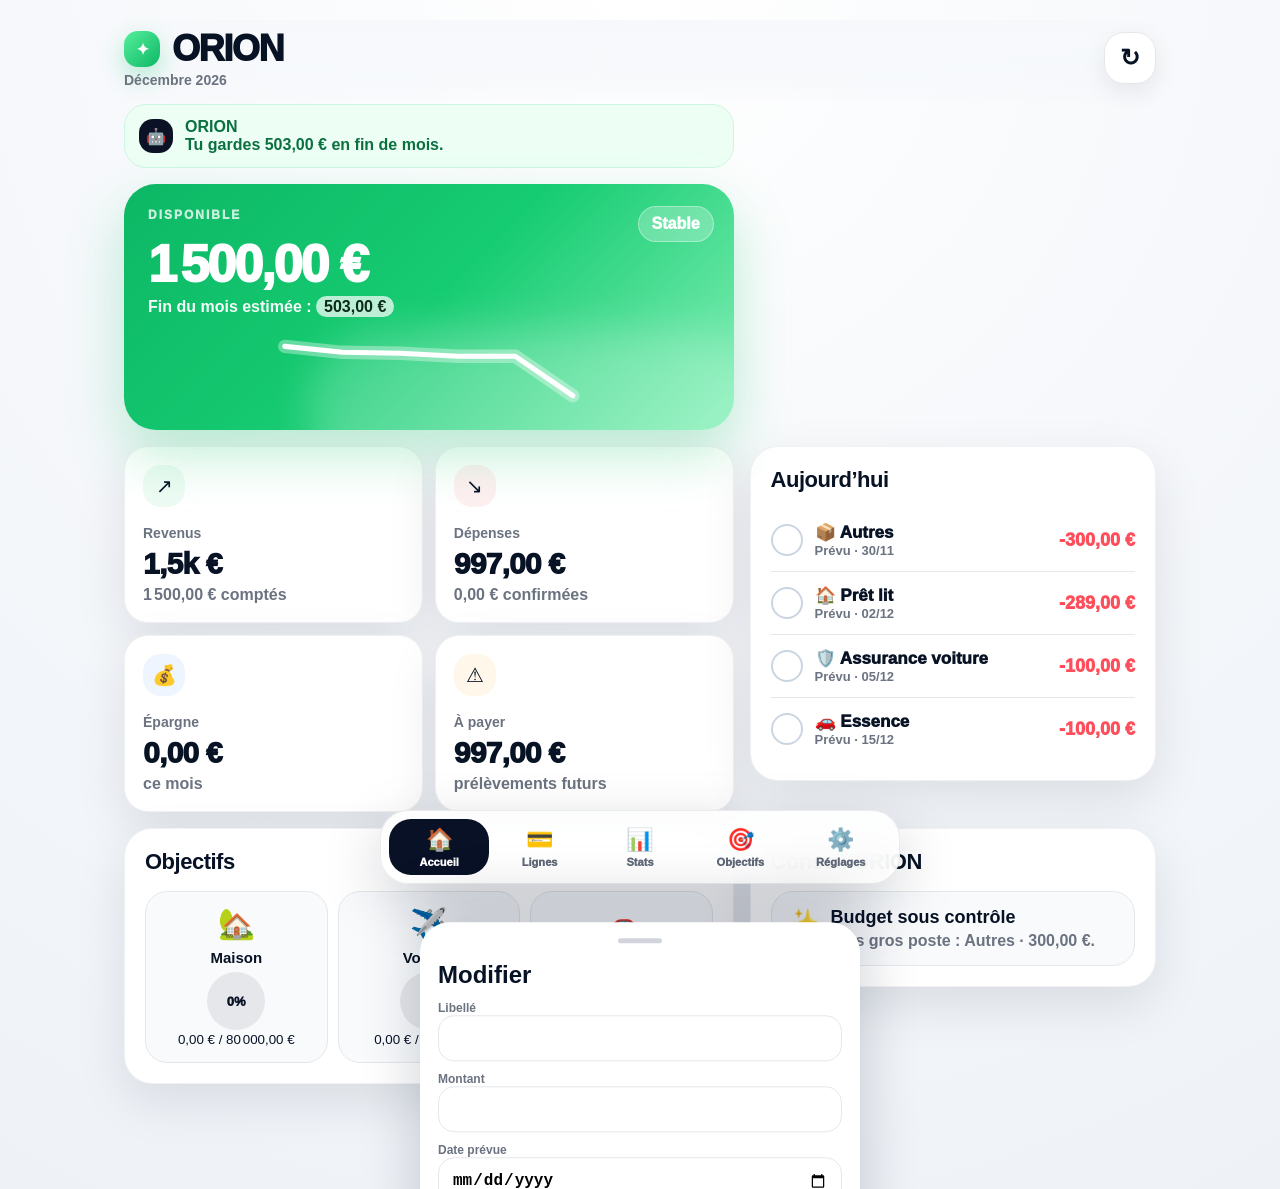
==== orion_v21/index.html @ f95c28d3 "orion V2" ====
<!DOCTYPE html>
<html lang="fr">
<head>
  <meta charset="UTF-8" />
  <meta name="viewport" content="width=device-width, initial-scale=1.0, maximum-scale=1.0" />
  <meta name="theme-color" content="#F7F8FA" />
  <title>ORION V2.1 — Cockpit financier</title>
  <link rel="stylesheet" href="css/app.css" />
</head>
<body>
  <div class="app-shell">
    <header class="topbar">
      <div>
        <div class="brand-row"><span class="brand-mark">✦</span><span class="brand">ORION</span></div>
        <p class="subtitle" id="monthLabel">Budget intelligent</p>
      </div>
      <button class="ghost-btn" id="btnRefresh" title="Recalculer">↻</button>
    </header>

    <main>
      <section class="page active" id="page-dashboard"></section>
      <section class="page" id="page-transactions"></section>
      <section class="page" id="page-stats"></section>
      <section class="page" id="page-goals"></section>
      <section class="page" id="page-settings"></section>
    </main>

    <nav class="bottom-nav">
      <button class="active" data-page="dashboard"><span>🏠</span><small>Accueil</small></button>
      <button data-page="transactions"><span>💳</span><small>Lignes</small></button>
      <button data-page="stats"><span>📊</span><small>Stats</small></button>
      <button data-page="goals"><span>🎯</span><small>Objectifs</small></button>
      <button data-page="settings"><span>⚙️</span><small>Réglages</small></button>
    </nav>
  </div>

  <div class="sheet-backdrop" id="sheetBackdrop"></div>
  <section class="sheet" id="editorSheet" aria-hidden="true">
    <div class="handle"></div>
    <h2 id="sheetTitle">Modifier</h2>
    <input type="hidden" id="editType" />
    <input type="hidden" id="editIndex" />
    <label>Libellé<input id="editName" type="text" /></label>
    <label>Montant<input id="editAmount" type="number" step="0.01" /></label>
    <label>Date prévue<input id="editDate" type="date" /></label>
    <label>Catégorie<select id="editCat"></select></label>
    <div class="sheet-actions">
      <button class="secondary" id="btnCloseSheet">Annuler</button>
      <button class="danger" id="btnDelete">Supprimer</button>
      <button class="primary" id="btnSaveLine">Enregistrer</button>
    </div>
  </section>

  <script src="js/app.js"></script>
</body>
</html>
---- orion_v21/css/app.css ----
:root{--bg:#f5f7fb;--card:#fff;--ink:#071225;--muted:#6b7280;--line:#e5e7eb;--green:#18c76a;--green2:#0fb85e;--red:#ff4d5a;--orange:#ffb020;--blue:#2f7df6;--navy:#081126;--shadow:0 18px 50px rgba(8,17,38,.10);--r:28px}*{box-sizing:border-box}body{margin:0;background:radial-gradient(circle at top,#fff 0,#f6f8fb 45%,#eef2f7 100%);font-family:Inter,-apple-system,BlinkMacSystemFont,"Segoe UI",Roboto,sans-serif;color:var(--ink);min-height:100vh}.app-shell{max-width:440px;margin:0 auto;min-height:100vh;padding:20px 14px 105px}.topbar{position:sticky;top:0;z-index:10;padding:8px 0 16px;background:linear-gradient(180deg,rgba(246,248,251,.96),rgba(246,248,251,.76) 80%,transparent);backdrop-filter:blur(16px);display:flex;justify-content:space-between;align-items:center}.brand-row{display:flex;align-items:center;gap:12px}.brand-mark{width:36px;height:36px;border-radius:14px;background:linear-gradient(135deg,#55ef9c,#0db765);color:white;display:grid;place-items:center;box-shadow:0 10px 25px rgba(24,199,106,.3);font-weight:900}.brand{font-size:32px;letter-spacing:-1.4px;font-weight:950}.subtitle{margin:2px 0 0;color:var(--muted);font-size:14px;font-weight:800}.ghost-btn{width:52px;height:52px;border:1px solid var(--line);background:#fff;border-radius:20px;box-shadow:0 8px 25px rgba(8,17,38,.08);font-size:24px;font-weight:900;color:var(--ink)}.page{display:none;gap:16px;flex-direction:column}.page.active{display:flex}.hero{position:relative;overflow:hidden;border-radius:32px;background:linear-gradient(135deg,#0db765,#16cc72 50%,#84f0b7);color:white;padding:24px;box-shadow:0 24px 55px rgba(24,199,106,.28);min-height:220px}.hero:after{content:"";position:absolute;inset:auto -40px -70px 30%;height:170px;border-radius:999px;background:rgba(255,255,255,.22);filter:blur(20px)}.eyebrow{font-size:12px;text-transform:uppercase;letter-spacing:2px;font-weight:950;opacity:.78}.hero-amount{font-size:52px;line-height:1;letter-spacing:-2px;font-weight:950;margin:16px 0 8px}.hero-sub{font-size:16px;font-weight:850;opacity:.95}.hero-sub b{color:#092113;background:rgba(255,255,255,.75);padding:2px 8px;border-radius:999px}.spark{height:72px;margin-top:18px}.spark svg{width:100%;height:100%;overflow:visible}.status-pill{position:absolute;right:20px;top:22px;background:rgba(255,255,255,.25);border:1px solid rgba(255,255,255,.35);padding:8px 13px;border-radius:999px;font-weight:950}.orion-note{background:#edfff5;border:1px solid #ccf6df;border-radius:22px;padding:13px 14px;display:flex;align-items:center;gap:12px;font-weight:850;color:#0b7040}.bot{width:34px;height:34px;border-radius:14px;background:#0b1225;color:#69f0ad;display:grid;place-items:center}.kpi-grid{display:grid;grid-template-columns:repeat(2,1fr);gap:12px}.kpi{background:var(--card);border:1px solid rgba(8,17,38,.06);box-shadow:var(--shadow);border-radius:24px;padding:18px;min-height:132px}.kpi .ico{width:42px;height:42px;border-radius:18px;display:grid;place-items:center;margin-bottom:18px;background:#eefbf4;font-size:20px}.kpi.red .ico{background:#fff0f1}.kpi.blue .ico{background:#eef5ff}.kpi.orange .ico{background:#fff7e9}.kpi h3{margin:0 0 8px;color:var(--muted);font-size:14px}.kpi strong{font-size:30px;line-height:1;font-weight:950;letter-spacing:-.8px}.kpi p{margin:7px 0 0;color:var(--muted);font-weight:800}.card{background:var(--card);border:1px solid rgba(8,17,38,.06);box-shadow:var(--shadow);border-radius:28px;padding:20px}.card h2{margin:0 0 16px;font-size:22px;letter-spacing:-.5px}.row{display:flex;align-items:center;gap:12px;padding:13px 0;border-bottom:1px solid var(--line)}.row:last-child{border-bottom:0}.check{width:32px;height:32px;border-radius:50%;border:2px solid #cbd5e1;display:grid;place-items:center;color:white;font-weight:900;flex:0 0 auto}.row.done .check{background:var(--green);border-color:var(--green)}.row-main{flex:1;min-width:0}.row-title{font-size:17px;font-weight:950;white-space:nowrap;overflow:hidden;text-overflow:ellipsis}.row-meta{color:var(--muted);font-size:13px;font-weight:750}.amount{font-weight:950;font-size:18px}.pos{color:var(--green)}.neg{color:var(--red)}.progress{height:9px;background:#e8ebef;border-radius:999px;overflow:hidden}.progress span{display:block;height:100%;border-radius:999px;background:linear-gradient(90deg,var(--green),#72e9a8)}.goal-grid{display:grid;grid-template-columns:repeat(3,1fr);gap:10px}.goal-mini{background:#f8fafc;border:1px solid var(--line);border-radius:22px;padding:14px;text-align:center}.goal-mini .emoji{font-size:30px}.goal-mini b{display:block;font-size:15px;margin:8px 0 6px}.circle{width:58px;height:58px;margin:0 auto;border-radius:50%;background:conic-gradient(var(--green) var(--p),#e5e7eb 0);display:grid;place-items:center;font-size:13px;font-weight:950}.circle:before{content:"";position:absolute}.insight{display:flex;gap:12px;background:#f8fafc;border:1px solid var(--line);border-radius:22px;padding:15px}.insight .ico{font-size:26px}.insight b{display:block;font-size:18px}.insight p{margin:4px 0 0;color:var(--muted);font-weight:750}.bottom-nav{position:fixed;left:50%;bottom:16px;transform:translateX(-50%);width:min(420px,calc(100% - 28px));height:74px;background:rgba(255,255,255,.88);border:1px solid rgba(8,17,38,.08);box-shadow:0 20px 60px rgba(8,17,38,.18);backdrop-filter:blur(18px);border-radius:28px;display:grid;grid-template-columns:repeat(5,1fr);padding:8px;z-index:30}.bottom-nav button{border:0;background:transparent;border-radius:22px;color:#5f6878;font-weight:950;font-family:inherit;display:flex;flex-direction:column;align-items:center;justify-content:center;gap:3px}.bottom-nav button span{font-size:22px}.bottom-nav button.active{background:var(--navy);color:white}.list-head{display:flex;justify-content:space-between;align-items:center;margin-bottom:12px}.icon-btn{border:0;background:var(--green);color:white;border-radius:17px;width:42px;height:42px;font-size:22px;font-weight:950}.tabs{display:flex;gap:8px;overflow:auto;margin-bottom:12px}.tab{border:0;padding:9px 13px;border-radius:999px;background:#f1f5f9;color:#657083;font-weight:900}.tab.active{background:#e9fff3;color:#0ba85a}.tx-row{display:flex;align-items:center;gap:12px;padding:14px 0;border-bottom:1px solid var(--line)}.tx-row:last-child{border-bottom:0}.tx-icon{width:40px;height:40px;border-radius:16px;display:grid;place-items:center;background:#f1f5f9;font-size:20px}.tx-info{flex:1;min-width:0}.tx-info b{font-size:16px}.tx-info p{margin:2px 0 0;color:var(--muted);font-size:13px;font-weight:750}.bars{display:flex;flex-direction:column;gap:15px}.bar-row{display:grid;grid-template-columns:100px 1fr 76px;gap:10px;align-items:center;font-weight:900}.bar-bg{height:12px;border-radius:999px;background:#e8ebef;overflow:hidden}.bar-bg span{display:block;height:100%;background:var(--green);border-radius:999px}.goal-card{display:flex;align-items:center;gap:14px}.goal-card .big-emoji{width:58px;height:58px;border-radius:22px;background:#edfff5;display:grid;place-items:center;font-size:30px}.goal-card .middle{flex:1}.goal-card h3{font-size:22px;margin:0}.goal-card p{margin:4px 0 10px;color:var(--muted);font-weight:800}.settings-area textarea{width:100%;min-height:180px;border:1px solid var(--line);border-radius:22px;padding:14px;font-family:ui-monospace,monospace;font-size:12px}.primary{border:0;background:var(--green);color:white;border-radius:18px;padding:15px 20px;font-weight:950;font-size:16px}.secondary{border:0;background:#f1f5f9;color:var(--ink);border-radius:18px;padding:15px 20px;font-weight:950;font-size:16px}.danger{border:0;background:#fff0f1;color:var(--red);border-radius:18px;padding:15px 20px;font-weight:950;font-size:16px}.sheet-backdrop{display:none;position:fixed;inset:0;background:rgba(8,17,38,.35);z-index:50}.sheet-backdrop.open{display:block}.sheet{position:fixed;left:50%;bottom:0;transform:translate(-50%,105%);width:min(440px,100%);background:white;border-radius:30px 30px 0 0;box-shadow:0 -20px 60px rgba(8,17,38,.2);padding:16px 18px 28px;z-index:60;transition:.28s}.sheet.open{transform:translate(-50%,0)}.handle{width:44px;height:5px;background:#d1d5db;border-radius:999px;margin:0 auto 18px}.sheet h2{margin:0 0 12px}.sheet label{display:block;font-weight:900;color:var(--muted);font-size:12px;margin:11px 0}.sheet input,.sheet select{width:100%;border:1px solid var(--line);border-radius:16px;padding:13px;font-size:16px;font-weight:800}.sheet-actions{display:flex;gap:8px;margin-top:15px}.sheet-actions button{flex:1}@media(min-width:760px){.app-shell{max-width:1080px;padding-left:24px;padding-right:24px}.page.active{display:grid;grid-template-columns:1.2fr .8fr;align-items:start}.hero,.orion-note,.kpi-grid{grid-column:1}.card{grid-column:auto}.bottom-nav{width:520px}.brand{font-size:36px}}
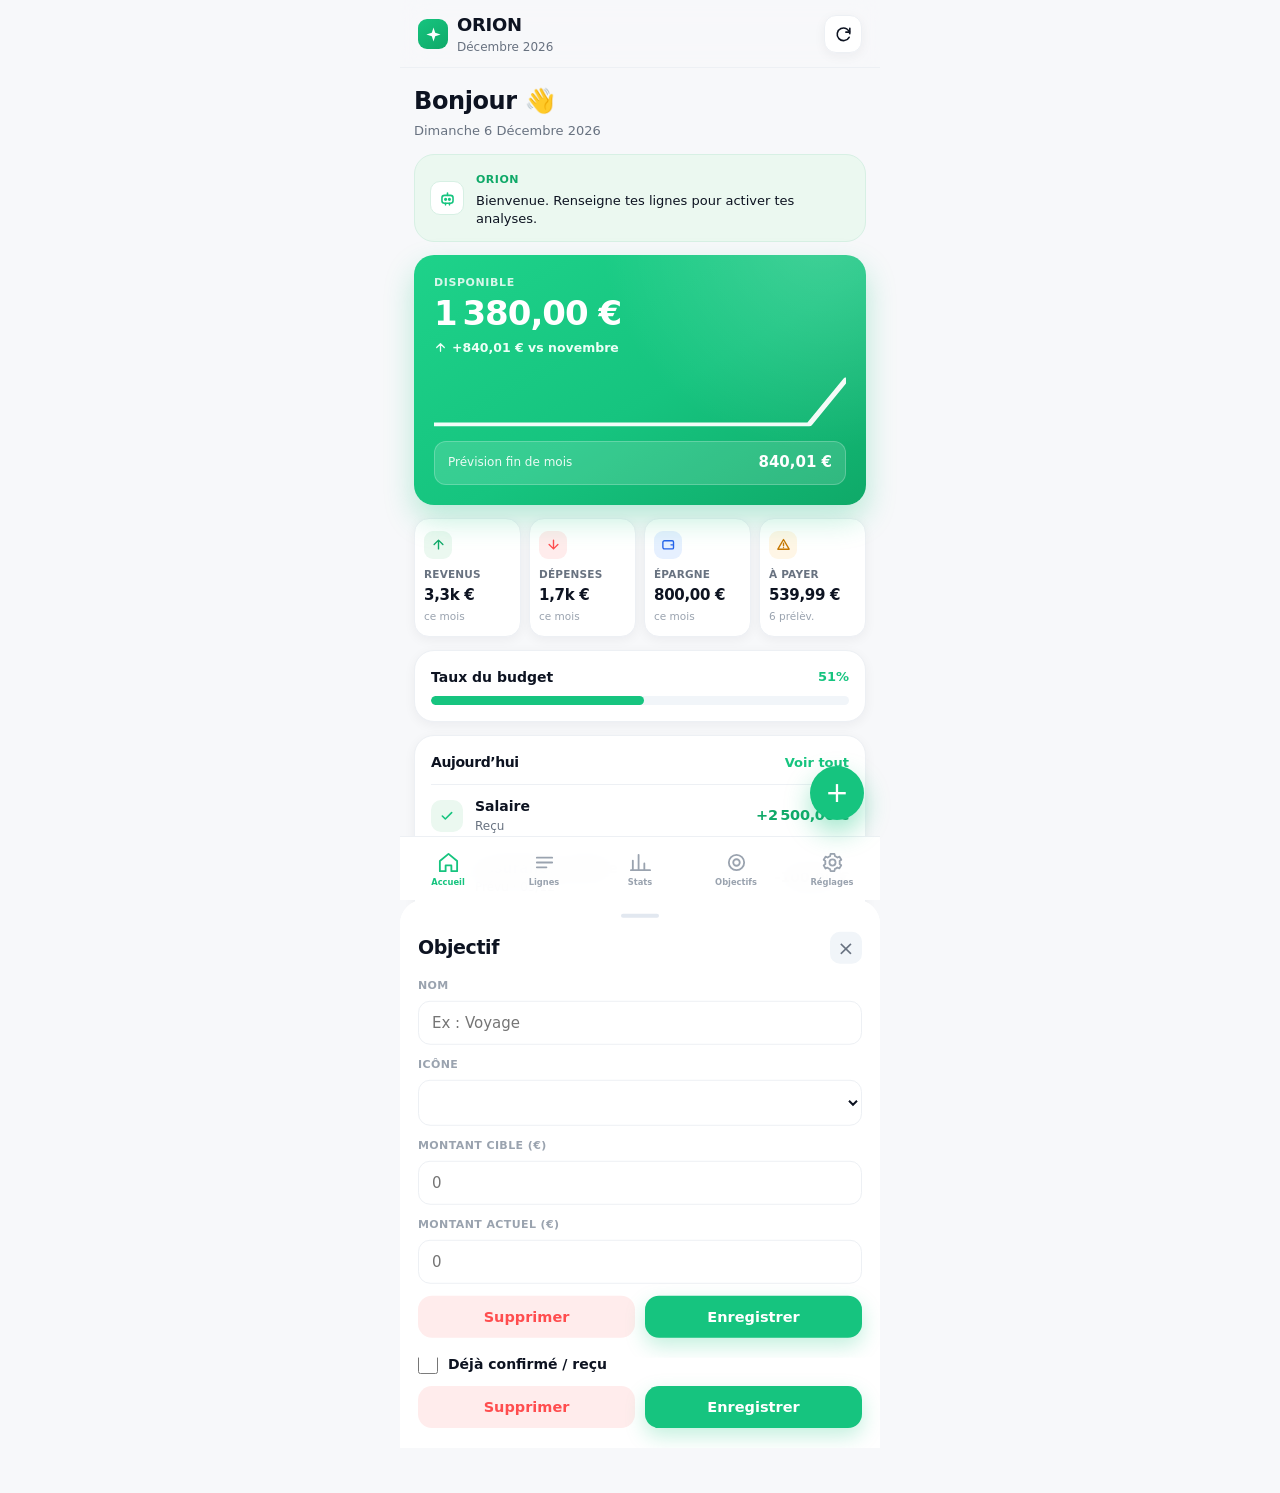
==== commit 88ce26a5: "Update index.html" ====
--- a/orion_v21/index.html
+++ b/orion_v21/index.html
@@ -2,22 +2,259 @@
 <html lang="fr">
 <head>
   <meta charset="UTF-8" />
-  <meta name="viewport" content="width=device-width, initial-scale=1.0, maximum-scale=1.0" />
+  <meta name="viewport" content="width=device-width, initial-scale=1.0, maximum-scale=1.0, viewport-fit=cover" />
+  <meta name="apple-mobile-web-app-capable" content="yes" />
+  <meta name="apple-mobile-web-app-status-bar-style" content="default" />
+  <meta name="apple-mobile-web-app-title" content="ORION" />
   <meta name="theme-color" content="#F7F8FA" />
-  <title>ORION V2.1 — Cockpit financier</title>
-  <link rel="stylesheet" href="css/app.css" />
+  <title>ORION — Budget</title>
+  <style>
+/* ═══════════════════════════════════════════════════════════════════════
+   ORION v21 — app.css — thème clair premium (Finary / Revolut / Apple Wallet)
+   Palette validée : vert #16C47F · fond #F7F8FA · texte bleu nuit #0D1321
+   ═══════════════════════════════════════════════════════════════════════ */
+:root{
+  --green:#16C47F; --green-d:#0FA968; --green-l:#EBF8F0;
+  --navy:#0D1321; --ink:#0D1321; --mut:#687280; --dim:#9AA3AF;
+  --blue-l:#E6F0FF; --orange:#FFB020; --orange-l:#FFF6E6;
+  --red:#FF4D4F; --red-l:#FFECEC;
+  --bg:#F7F8FA; --card:#FFFFFF; --line:#EDF0F4; --gray-l:#F1F5F9;
+  --shadow:0 6px 22px rgba(13,19,33,.06); --shadow-sm:0 3px 12px rgba(13,19,33,.05);
+  --shadow-green:0 14px 30px rgba(22,196,127,.28);
+  --r:20px; --r-sm:15px; --r-xs:12px;
+  --nav-h:64px; --safe:env(safe-area-inset-bottom,0px);
+}
+*{box-sizing:border-box;margin:0;padding:0;-webkit-tap-highlight-color:transparent}
+html{-webkit-text-size-adjust:100%}
+body{background:var(--bg);color:var(--ink);overflow-x:hidden;
+  font-family:'Inter',-apple-system,BlinkMacSystemFont,"SF Pro Text","Segoe UI",system-ui,sans-serif;
+  font-size:15px;line-height:1.45;-webkit-font-smoothing:antialiased;overscroll-behavior-y:none}
+button,input,select,textarea{font-family:inherit;color:inherit;font-size:15px}
+button{border:0;background:none;cursor:pointer}
+input,select,textarea{background:#fff;border:1px solid var(--line);border-radius:var(--r-xs);outline:none;color:var(--ink)}
+input:focus,select:focus,textarea:focus{border-color:var(--green)}
+::-webkit-scrollbar{display:none}
+h1,h2,h3{letter-spacing:-.4px}
+
+.app-shell{max-width:480px;margin:0 auto;min-height:100dvh;display:flex;flex-direction:column}
+
+.topbar{position:sticky;top:0;z-index:20;background:rgba(247,248,250,.88);backdrop-filter:blur(14px);
+  border-bottom:1px solid var(--line);padding:calc(env(safe-area-inset-top,0px) + 12px) 18px 11px;
+  display:flex;align-items:center;justify-content:space-between}
+.brand-row{display:flex;align-items:center;gap:9px}
+.brand-mark{width:30px;height:30px;border-radius:9px;background:linear-gradient(145deg,var(--green),var(--green-d));
+  display:flex;align-items:center;justify-content:center;color:#fff}
+.brand-mark svg{width:17px;height:17px;fill:#fff}
+.brand{font-size:18px;font-weight:800;color:var(--navy);letter-spacing:-.3px}
+.subtitle{font-size:12px;color:var(--mut);margin-top:1px}
+.ghost-btn{width:38px;height:38px;border-radius:12px;background:#fff;border:1px solid var(--line);
+  display:flex;align-items:center;justify-content:center;color:var(--navy);box-shadow:var(--shadow-sm)}
+.ghost-btn svg{width:19px;height:19px;fill:none;stroke:currentColor;stroke-width:2;stroke-linecap:round;stroke-linejoin:round}
+
+.pages{flex:1;position:relative}
+.page{display:none;flex-direction:column;gap:13px;padding:16px 14px calc(var(--nav-h) + var(--safe) + 24px)}
+.page.active{display:flex}
+.eyebrow{font-size:11px;font-weight:800;letter-spacing:.6px;text-transform:uppercase;color:var(--dim)}
+.page-h{margin:2px 2px 0}
+.page-h h1{font-size:26px;font-weight:800;color:var(--navy)}
+.page-h p{font-size:13px;color:var(--mut);margin-top:2px}
+.greet h1{font-size:24px;font-weight:800;color:var(--navy)}
+.greet p{font-size:13px;color:var(--mut);margin-top:3px;text-transform:capitalize}
+
+.card{background:var(--card);border:1px solid var(--line);border-radius:var(--r);box-shadow:var(--shadow-sm);padding:16px}
+.section-head{display:flex;align-items:center;justify-content:space-between;margin-bottom:12px}
+.section-head h2{font-size:14px;font-weight:800;color:var(--navy)}
+.link{font-size:13px;font-weight:700;color:var(--green)}
+.empty{color:var(--mut);font-size:13.5px;padding:8px 2px;text-align:center}
+
+.orion-note{display:flex;align-items:center;gap:12px;background:var(--green-l);border:1px solid #D7F0E4;
+  border-radius:var(--r);padding:13px 15px}
+.orion-note .bot{width:34px;height:34px;border-radius:10px;background:#fff;border:1px solid #D7F0E4;
+  display:flex;align-items:center;justify-content:center;color:var(--green);flex-shrink:0}
+.orion-note .bot svg{width:19px;height:19px;fill:none;stroke:currentColor;stroke-width:2;stroke-linecap:round;stroke-linejoin:round}
+.orion-note b{font-size:11px;font-weight:800;letter-spacing:.5px;text-transform:uppercase;color:var(--green-d)}
+.orion-note p{font-size:13px;color:var(--navy);margin-top:2px;line-height:1.4}
+
+.hero{position:relative;overflow:hidden;border-radius:var(--r);padding:20px;color:#fff;
+  background:radial-gradient(circle at 90% -10%,rgba(255,255,255,.18),transparent 45%),
+             linear-gradient(150deg,#1ED28A,#16C47F 55%,#0FA968);box-shadow:var(--shadow-green)}
+.hero .eyebrow{color:rgba(255,255,255,.82)}
+.hero-amount{font-size:34px;font-weight:800;letter-spacing:-1px;line-height:1.1;margin:4px 0 6px}
+.hero.masked .hero-amount{filter:blur(9px)}
+.hero-delta{display:inline-flex;align-items:center;gap:5px;font-size:12.5px;font-weight:700;color:#EAFFF6}
+.hero-delta svg{width:13px;height:13px;fill:none;stroke:currentColor;stroke-width:2.4;stroke-linecap:round;stroke-linejoin:round}
+.spark{margin:12px 0 2px}
+.spark svg{width:100%;height:56px;display:block}
+.hero-fore{display:flex;align-items:center;justify-content:space-between;gap:10px;margin-top:12px;
+  background:rgba(255,255,255,.14);border:1px solid rgba(255,255,255,.22);border-radius:var(--r-xs);padding:10px 13px}
+.hero-fore span{font-size:12px;color:rgba(255,255,255,.9)}
+.hero-fore b{font-size:15px;font-weight:800}
+
+.kpi-grid{display:grid;grid-template-columns:repeat(4,1fr);gap:8px}
+.kpi{background:var(--card);border:1px solid var(--line);border-radius:var(--r-sm);padding:12px 9px;box-shadow:var(--shadow-sm);min-width:0}
+.kpi .ico{width:28px;height:28px;border-radius:9px;display:flex;align-items:center;justify-content:center;margin-bottom:8px}
+.kpi .ico svg{width:15px;height:15px;fill:none;stroke:currentColor;stroke-width:2.2;stroke-linecap:round;stroke-linejoin:round}
+.kpi.green .ico{background:var(--green-l);color:var(--green-d)}
+.kpi.red .ico{background:var(--red-l);color:var(--red)}
+.kpi.blue .ico{background:var(--blue-l);color:#2563EB}
+.kpi.orange .ico{background:var(--orange-l);color:#C77700}
+.kpi h3{font-size:10.5px;font-weight:700;color:var(--mut);text-transform:uppercase;letter-spacing:.2px;white-space:nowrap;overflow:hidden;text-overflow:ellipsis}
+.kpi strong{display:block;font-size:15px;font-weight:800;color:var(--navy);margin-top:3px;white-space:nowrap;overflow:hidden;text-overflow:ellipsis;letter-spacing:-.3px}
+.kpi p{font-size:10.5px;color:var(--dim);margin-top:2px;white-space:nowrap;overflow:hidden;text-overflow:ellipsis}
+
+.usage-top{display:flex;align-items:center;justify-content:space-between;margin-bottom:9px}
+.usage-top b{font-size:14px;font-weight:800;color:var(--navy)}
+.usage-top span{font-size:13px;font-weight:800}
+.track{height:9px;background:var(--gray-l);border-radius:999px;overflow:hidden}
+.track > span{display:block;height:100%;border-radius:999px;background:var(--green)}
+
+.row{display:flex;align-items:center;gap:12px;padding:11px 0;border-top:1px solid var(--line)}
+.row:first-of-type{border-top:0}
+.row .check{width:32px;height:32px;border-radius:10px;background:var(--gray-l);color:var(--dim);
+  display:flex;align-items:center;justify-content:center;flex-shrink:0}
+.row .check svg{width:16px;height:16px;fill:none;stroke:currentColor;stroke-width:2.4;stroke-linecap:round;stroke-linejoin:round}
+.row.done .check{background:var(--green-l);color:var(--green)}
+.row-main{flex:1;min-width:0}
+.row-title{font-size:14px;font-weight:700;color:var(--navy);white-space:nowrap;overflow:hidden;text-overflow:ellipsis}
+.row-meta{font-size:12px;color:var(--mut);margin-top:1px;white-space:nowrap;overflow:hidden;text-overflow:ellipsis}
+.amount{font-size:14.5px;font-weight:800;flex-shrink:0;white-space:nowrap;letter-spacing:-.3px}
+.amount.pos{color:var(--green-d)} .amount.neg{color:var(--navy)}
+
+.goal-grid{display:grid;grid-template-columns:repeat(3,1fr);gap:10px}
+.goal-mini{background:var(--gray-l);border-radius:var(--r-sm);padding:13px 8px;text-align:center;min-width:0}
+.goal-mini .emoji{font-size:22px}
+.goal-mini b{display:block;font-size:12px;font-weight:800;color:var(--navy);margin:6px 0 8px;white-space:nowrap;overflow:hidden;text-overflow:ellipsis}
+.ring{width:52px;height:52px;margin:0 auto}
+.ring svg{width:52px;height:52px;transform:rotate(-90deg)}
+.ring .bg{stroke:#E2E8F0}
+.ring .fg{stroke:var(--green);stroke-linecap:round}
+.ring-label{font-size:12px;font-weight:800;fill:var(--navy);transform:rotate(90deg);transform-origin:center}
+.goal-mini small{display:block;font-size:10.5px;color:var(--mut);margin-top:7px}
+
+.insight{display:flex;gap:12px;align-items:flex-start}
+.insight .ic{width:34px;height:34px;border-radius:10px;background:var(--green-l);color:var(--green-d);
+  display:flex;align-items:center;justify-content:center;flex-shrink:0}
+.insight .ic svg{width:18px;height:18px;fill:none;stroke:currentColor;stroke-width:2;stroke-linecap:round;stroke-linejoin:round}
+.insight b{font-size:13.5px;font-weight:800;color:var(--navy)}
+.insight p{font-size:12.5px;color:var(--mut);margin-top:2px;line-height:1.45}
+
+.list-head{display:flex;align-items:center;justify-content:space-between;margin-bottom:12px}
+.list-head h2{font-size:15px;font-weight:800;color:var(--navy)}
+.icon-btn{width:34px;height:34px;border-radius:11px;background:var(--green);color:#fff;font-size:20px;line-height:1;
+  display:flex;align-items:center;justify-content:center;box-shadow:0 6px 16px rgba(22,196,127,.3)}
+.filters{display:flex;gap:9px;margin-bottom:12px}
+.search{flex:1;min-width:0;padding:10px 13px;font-size:14px;background:var(--gray-l);border-color:transparent}
+.month-select{padding:10px 11px;font-size:13px;font-weight:700;background:var(--gray-l);border-color:transparent;max-width:44%}
+.tabs{display:flex;gap:8px;margin-bottom:6px}
+.tab{padding:7px 14px;border-radius:999px;font-size:12.5px;font-weight:700;color:var(--mut);background:var(--gray-l)}
+.tab.active{background:var(--green);color:#fff}
+.tx-row{display:flex;align-items:center;gap:12px;padding:12px 0;border-top:1px solid var(--line)}
+.tx-row:first-of-type{border-top:0}
+.tx-icon{width:38px;height:38px;border-radius:11px;background:var(--gray-l);display:flex;align-items:center;justify-content:center;flex-shrink:0;color:var(--mut)}
+.tx-icon svg{width:18px;height:18px;fill:none;stroke:currentColor;stroke-width:2;stroke-linecap:round;stroke-linejoin:round}
+.tx-icon.inc{background:var(--green-l);color:var(--green-d)}
+.tx-info{flex:1;min-width:0}
+.tx-info b{font-size:14px;font-weight:700;color:var(--navy);display:block;white-space:nowrap;overflow:hidden;text-overflow:ellipsis}
+.tx-info p{font-size:12px;color:var(--mut);margin-top:1px;white-space:nowrap;overflow:hidden;text-overflow:ellipsis}
+
+.donut-wrap{display:flex;gap:16px;align-items:center}
+.donut{width:120px;height:120px;flex-shrink:0}
+.legend{flex:1;min-width:0;display:flex;flex-direction:column;gap:9px}
+.leg-item{display:flex;align-items:center;gap:8px;font-size:12.5px;min-width:0}
+.leg-dot{width:9px;height:9px;border-radius:3px;flex-shrink:0}
+.leg-name{flex:1;color:var(--mut);white-space:nowrap;overflow:hidden;text-overflow:ellipsis}
+.leg-pct{font-weight:800;color:var(--navy)}
+.leg-val{color:var(--mut);font-size:11.5px;width:58px;text-align:right;flex-shrink:0}
+.bars{display:flex;flex-direction:column;gap:11px}
+.bar-row{display:flex;align-items:center;gap:10px;font-size:12.5px}
+.bar-row > span:first-child{width:78px;flex-shrink:0;color:var(--mut);white-space:nowrap;overflow:hidden;text-overflow:ellipsis}
+.bar-bg{flex:1;height:8px;background:var(--gray-l);border-radius:999px;overflow:hidden;min-width:0}
+.bar-bg > span{display:block;height:100%;border-radius:999px;background:var(--green)}
+.bar-row b{font-size:12.5px;font-weight:800;color:var(--navy);width:66px;text-align:right;flex-shrink:0}
+.big-post{display:flex;align-items:center;gap:12px}
+.big-post .ic{width:40px;height:40px;border-radius:12px;background:var(--green-l);color:var(--green-d);display:flex;align-items:center;justify-content:center;flex-shrink:0}
+.big-post .ic svg{width:20px;height:20px;fill:none;stroke:currentColor;stroke-width:2;stroke-linecap:round;stroke-linejoin:round}
+.big-post .mid{flex:1;min-width:0}
+.big-post b{font-size:15px;font-weight:800;color:var(--navy)}
+.big-post p{font-size:12px;color:var(--mut)}
+.big-post strong{font-size:15px;font-weight:800;color:var(--navy);flex-shrink:0}
+
+.goal-card{display:flex;align-items:center;gap:14px}
+.goal-card .big-emoji{width:46px;height:46px;border-radius:14px;background:var(--green-l);display:flex;align-items:center;justify-content:center;font-size:24px;flex-shrink:0}
+.goal-card .middle{flex:1;min-width:0}
+.goal-card h3{font-size:15px;font-weight:800;color:var(--navy)}
+.goal-card p{font-size:12.5px;color:var(--mut);margin:2px 0 8px}
+.goal-card .pct{font-size:17px;font-weight:800;color:var(--green);flex-shrink:0}
+.progress{height:9px;background:var(--gray-l);border-radius:999px;overflow:hidden}
+.progress > span{display:block;height:100%;border-radius:999px;background:linear-gradient(90deg,var(--green),#38E0A0)}
+.goal-foot{display:flex;justify-content:space-between;font-size:11.5px;color:var(--mut);margin-top:6px}
+
+.settings-area textarea{width:100%;height:150px;padding:12px;font-size:12px;font-family:ui-monospace,Menlo,monospace;resize:none}
+.set-row{display:flex;gap:10px;margin-top:12px}
+.set-row .btn{flex:1}
+.danger-zone{border-color:#FADADA}
+
+.btn,.primary,.secondary,.danger{display:inline-flex;align-items:center;justify-content:center;gap:7px;
+  padding:13px 16px;border-radius:14px;font-weight:800;font-size:14.5px;width:100%}
+.primary{background:var(--green);color:#fff;box-shadow:0 8px 20px rgba(22,196,127,.26)}
+.secondary{background:var(--gray-l);color:var(--navy)}
+.danger{background:var(--red-l);color:var(--red)}
+.primary:active,.secondary:active,.danger:active{transform:scale(.98)}
+
+.bottom-nav{position:fixed;left:0;right:0;bottom:0;z-index:30;max-width:480px;margin:0 auto;
+  height:calc(var(--nav-h) + var(--safe));padding-bottom:var(--safe);
+  background:rgba(255,255,255,.95);backdrop-filter:blur(16px);border-top:1px solid var(--line);
+  display:grid;grid-template-columns:repeat(5,1fr)}
+.bottom-nav button{display:flex;flex-direction:column;align-items:center;justify-content:center;gap:3px;color:var(--dim);font-size:10px;font-weight:700}
+.bottom-nav button svg{width:23px;height:23px;fill:none;stroke:currentColor;stroke-width:1.9;stroke-linecap:round;stroke-linejoin:round}
+.bottom-nav button.active{color:var(--green)}
+
+.fab{position:fixed;bottom:calc(var(--nav-h) + var(--safe) + 16px);right:16px;z-index:35;
+  width:54px;height:54px;border-radius:50%;background:var(--green);color:#fff;font-size:28px;line-height:1;
+  display:flex;align-items:center;justify-content:center;box-shadow:0 12px 26px rgba(22,196,127,.4)}
+@media (min-width:480px){ .fab{right:calc(50% - 240px + 16px)} }
+.fab:active{transform:scale(.94)}
+
+.sheet-backdrop{position:fixed;inset:0;z-index:40;background:rgba(13,19,33,.38);opacity:0;pointer-events:none;transition:opacity .22s}
+.sheet-backdrop.open{opacity:1;pointer-events:auto}
+.sheet{position:fixed;left:0;right:0;bottom:0;z-index:50;max-width:480px;margin:0 auto;background:#fff;
+  border-radius:24px 24px 0 0;padding:14px 18px calc(20px + var(--safe));transform:translateY(100%);
+  transition:transform .28s cubic-bezier(.4,0,.2,1);max-height:92vh;overflow:auto}
+.sheet.open{transform:translateY(0)}
+.handle{width:38px;height:4px;border-radius:3px;background:#E2E8F0;margin:0 auto 14px}
+.sheet-head{display:flex;align-items:center;justify-content:space-between;margin-bottom:14px}
+.sheet-head h2{font-size:19px;font-weight:800;color:var(--navy)}
+.close-x{width:32px;height:32px;border-radius:10px;background:var(--gray-l);color:var(--mut);font-size:20px;line-height:1;display:flex;align-items:center;justify-content:center}
+.sheet label{display:block;font-size:11px;font-weight:800;text-transform:uppercase;letter-spacing:.4px;color:var(--dim);margin-bottom:12px}
+.sheet label input,.sheet label select{display:block;width:100%;margin-top:7px;padding:12px 13px;font-size:15px;color:var(--navy);text-transform:none;letter-spacing:normal}
+.sheet .checkline{display:flex;align-items:center;gap:10px;text-transform:none;letter-spacing:normal;font-size:14px;font-weight:600;color:var(--navy)}
+.sheet .checkline input{width:20px;height:20px;margin:0;flex-shrink:0}
+.segmented{display:flex;gap:6px;background:var(--gray-l);border-radius:12px;padding:4px;margin-bottom:14px}
+.segmented button{flex:1;padding:9px;border-radius:9px;font-size:13.5px;font-weight:800;color:var(--mut)}
+.segmented button.active{background:#fff;color:var(--navy);box-shadow:var(--shadow-sm)}
+.sheet-actions{display:flex;gap:10px;margin-top:6px}
+.sheet-actions button{flex:1}
+
+@media (max-width:360px){ .kpi strong{font-size:13px} .hero-amount{font-size:30px} }
+
+</style>
 </head>
 <body>
   <div class="app-shell">
     <header class="topbar">
-      <div>
-        <div class="brand-row"><span class="brand-mark">✦</span><span class="brand">ORION</span></div>
-        <p class="subtitle" id="monthLabel">Budget intelligent</p>
+      <div class="brand-row">
+        <span class="brand-mark"><svg viewBox="0 0 24 24"><path d="M12 2l2.4 7.6L22 12l-7.6 2.4L12 22l-2.4-7.6L2 12l7.6-2.4z"/></svg></span>
+        <div>
+          <div class="brand">ORION</div>
+          <p class="subtitle" id="monthLabel">Budget</p>
+        </div>
       </div>
-      <button class="ghost-btn" id="btnRefresh" title="Recalculer">↻</button>
+      <button class="ghost-btn" id="btnRefresh" title="Recalculer" aria-label="Recalculer">
+        <svg viewBox="0 0 24 24"><path d="M20 11a8 8 0 1 0-.9 4.5"/><path d="M20 4v5h-5"/></svg>
+      </button>
     </header>
 
-    <main>
+    <main class="pages">
       <section class="page active" id="page-dashboard"></section>
       <section class="page" id="page-transactions"></section>
       <section class="page" id="page-stats"></section>
@@ -25,32 +262,453 @@
       <section class="page" id="page-settings"></section>
     </main>
 
-    <nav class="bottom-nav">
-      <button class="active" data-page="dashboard"><span>🏠</span><small>Accueil</small></button>
-      <button data-page="transactions"><span>💳</span><small>Lignes</small></button>
-      <button data-page="stats"><span>📊</span><small>Stats</small></button>
-      <button data-page="goals"><span>🎯</span><small>Objectifs</small></button>
-      <button data-page="settings"><span>⚙️</span><small>Réglages</small></button>
+    <nav class="bottom-nav" aria-label="Navigation principale">
+      <button class="active" data-page="dashboard" aria-label="Accueil"><svg viewBox="0 0 24 24"><path d="M3 10.5 12 3l9 7.5V21h-6v-6H9v6H3z"/></svg><small>Accueil</small></button>
+      <button data-page="transactions" aria-label="Lignes"><svg viewBox="0 0 24 24"><path d="M4 7h16M4 12h16M4 17h10"/></svg><small>Lignes</small></button>
+      <button data-page="stats" aria-label="Statistiques"><svg viewBox="0 0 24 24"><path d="M4 20V10M10 20V4M16 20v-7M22 20H2"/></svg><small>Stats</small></button>
+      <button data-page="goals" aria-label="Objectifs"><svg viewBox="0 0 24 24"><circle cx="12" cy="12" r="8"/><circle cx="12" cy="12" r="3.4"/></svg><small>Objectifs</small></button>
+      <button data-page="settings" aria-label="Réglages"><svg viewBox="0 0 24 24"><circle cx="12" cy="12" r="3.2"/><path d="M19.4 13.5a7.7 7.7 0 0 0 0-3l1.8-1.4-1.9-3.2-2.1.9a7.5 7.5 0 0 0-2.6-1.5L14 3h-4l-.5 2.3a7.5 7.5 0 0 0-2.6 1.5l-2.1-.9L2.8 9.1l1.8 1.4a7.7 7.7 0 0 0 0 3L2.8 15l1.9 3.2 2.1-.9a7.5 7.5 0 0 0 2.6 1.5L10 21h4l.5-2.3a7.5 7.5 0 0 0 2.6-1.5l2.1.9 1.9-3.2z"/></svg><small>Réglages</small></button>
     </nav>
   </div>
 
+  <button class="fab" id="globalAdd" title="Ajouter une ligne" aria-label="Ajouter">+</button>
+
   <div class="sheet-backdrop" id="sheetBackdrop"></div>
+
+  <!-- Feuille : transaction -->
   <section class="sheet" id="editorSheet" aria-hidden="true">
     <div class="handle"></div>
-    <h2 id="sheetTitle">Modifier</h2>
-    <input type="hidden" id="editType" />
+    <div class="sheet-head"><h2 id="sheetTitle">Ajouter une ligne</h2><button class="close-x" id="btnCloseSheet" aria-label="Fermer">×</button></div>
     <input type="hidden" id="editIndex" />
-    <label>Libellé<input id="editName" type="text" /></label>
-    <label>Montant<input id="editAmount" type="number" step="0.01" /></label>
+    <div class="segmented" id="typeTabs">
+      <button data-type="expense" class="active">Dépense</button>
+      <button data-type="income">Revenu</button>
+    </div>
+    <label>Libellé<input id="editName" type="text" placeholder="Ex : EDF, Salaire…" autocomplete="off" /></label>
+    <label>Montant (€)<input id="editAmount" type="number" inputmode="decimal" step="0.01" placeholder="0,00" /></label>
     <label>Date prévue<input id="editDate" type="date" /></label>
     <label>Catégorie<select id="editCat"></select></label>
+    <label class="checkline"><input id="editPaid" type="checkbox" /> Déjà confirmé / reçu</label>
     <div class="sheet-actions">
-      <button class="secondary" id="btnCloseSheet">Annuler</button>
       <button class="danger" id="btnDelete">Supprimer</button>
       <button class="primary" id="btnSaveLine">Enregistrer</button>
     </div>
   </section>
 
-  <script src="js/app.js"></script>
+  <!-- Feuille : objectif -->
+  <section class="sheet" id="goalSheet" aria-hidden="true">
+    <div class="handle"></div>
+    <div class="sheet-head"><h2 id="goalSheetTitle">Objectif</h2><button class="close-x" id="btnCloseGoal" aria-label="Fermer">×</button></div>
+    <input type="hidden" id="goalIndex" />
+    <label>Nom<input id="goalName" type="text" placeholder="Ex : Voyage" autocomplete="off" /></label>
+    <label>Icône<select id="goalEmoji"></select></label>
+    <label>Montant cible (€)<input id="goalTarget" type="number" inputmode="decimal" step="1" placeholder="0" /></label>
+    <label>Montant actuel (€)<input id="goalCurrent" type="number" inputmode="decimal" step="1" placeholder="0" /></label>
+    <div class="sheet-actions">
+      <button class="danger" id="btnDeleteGoal">Supprimer</button>
+      <button class="primary" id="btnSaveGoal">Enregistrer</button>
+    </div>
+  </section>
+
+  <script>
+/* --- Données de démo : uniquement si aucune donnée réelle n'existe (n'écrase jamais un vrai budget) --- */
+(function(){try{
+  if(!localStorage.getItem('bgt4')&&!localStorage.getItem('budgetV3')&&!localStorage.getItem('budgetV2')){
+    var CM=new Date().getMonth(),Y=new Date().getFullYear(),TODAY=new Date().getDate();
+    function d(day){day=Math.max(1,Math.min(28,day));return Y+'-'+String(CM+1).padStart(2,'0')+'-'+String(day).padStart(2,'0');}
+    var months={};for(var i=0;i<12;i++)months[i]={income:[{name:'Salaire',amount:0,paid:true,auto:true,dueDate:'',paidDate:'',cat:'autres'},{name:'Revenus supplémentaires',amount:0,paid:false,auto:false,dueDate:'',paidDate:'',cat:'autres'}],expenses:[],savings:{amount:0,paid:false,date:''}};
+    months[CM]={income:[
+        {name:'Salaire',amount:2500,paid:true,auto:true,dueDate:'',paidDate:'',cat:'autres'},
+        {name:'Revenus supplémentaires',amount:750,paid:false,auto:false,dueDate:'',paidDate:'',cat:'autres'}],
+      expenses:[
+        {name:'Loyer',amount:950,paid:true,dueDate:d(2),paidDate:d(2),cat:'logement'},
+        {name:'Carrefour',amount:170,paid:true,dueDate:d(4),paidDate:d(4),cat:'alimentation'},
+        {name:'Assurance voiture',amount:100,paid:false,dueDate:d(TODAY+3),paidDate:'',cat:'assurances'},
+        {name:'Essence',amount:80,paid:false,dueDate:d(TODAY+5),paidDate:'',cat:'transport'},
+        {name:'Free mobile',amount:38,paid:false,dueDate:d(25),paidDate:'',cat:'abonnements'},
+        {name:'Netflix',amount:15.99,paid:false,dueDate:d(20),paidDate:'',cat:'abonnements'},
+        {name:'Restaurants',amount:120,paid:false,dueDate:'',paidDate:'',cat:'loisirs'},
+        {name:'Loisirs',amount:186,paid:false,dueDate:'',paidDate:'',cat:'loisirs'}],
+      savings:{amount:800,paid:true,date:d(5)}};
+    localStorage.setItem('bgt4',JSON.stringify({currentMonth:CM,months:months,savings:{balance:12840,target:50000,monthlyTarget:1000,history:{}}}));
+    localStorage.setItem('orion_v21_goals',JSON.stringify([
+      {id:'maison',n:'Maison',e:'🏡',target:80000,current:49600},
+      {id:'voyage',n:'Voyage',e:'✈️',target:3000,current:1230},
+      {id:'voiture',n:'Voiture',e:'🚗',target:10000,current:7800}]));
+  }
+}catch(e){}})();
+</script>
+<script>
+(function(){
+'use strict';
+/* ═══════════════════════════════════════════════════════════════════════
+   ORION v21 — app.js
+   Moteur compatible (lit bgt4 / budgetV3 / budgetV2, écrit bgt4) + UI premium.
+   Aucune dépendance. Objectifs : montant courant propre à chaque objectif.
+   ═══════════════════════════════════════════════════════════════════════ */
+const ML=['Janvier','Février','Mars','Avril','Mai','Juin','Juillet','Août','Septembre','Octobre','Novembre','Décembre'];
+const JOURS=['Dimanche','Lundi','Mardi','Mercredi','Jeudi','Vendredi','Samedi'];
+const cats={logement:'Logement',transport:'Transport',alimentation:'Alimentation',abonnements:'Abonnements',enfants:'Enfants',credits:'Crédits',assurances:'Assurances',loisirs:'Loisirs',sante:'Santé',autres:'Autres'};
+
+/* ── Icônes SVG (pas d'emoji hors objectifs) ─────────────────────────── */
+const PATHS={
+  home:'<path d="M4 11 12 4l8 7"/><path d="M6 10v10h12V10"/>',
+  car:'<path d="M5 16 6.2 9.5A2 2 0 0 1 8.2 8h7.6a2 2 0 0 1 2 1.5L19 16"/><path d="M4 16h16v3H5a1 1 0 0 1-1-1z"/><circle cx="7.5" cy="18.5" r="1.2"/><circle cx="16.5" cy="18.5" r="1.2"/>',
+  cart:'<circle cx="9" cy="20" r="1.2"/><circle cx="17" cy="20" r="1.2"/><path d="M3 4h2l2.2 11h10l1.8-8H6.2"/>',
+  phone:'<rect x="7" y="3" width="10" height="18" rx="2.5"/><path d="M11 18h2"/>',
+  heart:'<path d="M12 20s-6.5-4.2-6.5-9A3.3 3.3 0 0 1 12 7.6 3.3 3.3 0 0 1 18.5 11c0 4.8-6.5 9-6.5 9z"/>',
+  card:'<rect x="3" y="6" width="18" height="12" rx="2.5"/><path d="M3 10h18"/>',
+  shield:'<path d="M12 3l7 3v6c0 4.8-7 9-7 9s-7-4.2-7-9V6z"/>',
+  star:'<path d="M12 4l2.3 4.7 5.2.8-3.8 3.6.9 5.2L12 16.7 7.4 18.3l.9-5.2L4.5 9.5l5.2-.8z"/>',
+  plus:'<path d="M12 5v14M5 12h14"/>',
+  dot:'<circle cx="12" cy="12" r="7"/>',
+  up:'<path d="M12 19V5M5 12l7-7 7 7"/>',
+  down:'<path d="M12 5v14M5 12l7 7 7-7"/>',
+  wallet:'<path d="M3 8.5A2.5 2.5 0 0 1 5.5 6H18a2 2 0 0 1 2 2v9a2 2 0 0 1-2 2H5.5A2.5 2.5 0 0 1 3 16.5z"/><path d="M16 12.5h2.5"/>',
+  alert:'<path d="M12 4l9 15.5H3z"/><path d="M12 10v4M12 17h.01"/>',
+  check:'<path d="M5 12l4.5 4.5L19 7"/>',
+  chart:'<path d="M4 20h16"/><path d="M7 20v-6M12 20V9M17 20v-10"/>',
+  spark:'<path d="M12 3v3M12 18v3M4.2 4.2l2.1 2.1M17.7 17.7l2.1 2.1M3 12h3M18 12h3M4.2 19.8l2.1-2.1M17.7 6.3l2.1-2.1"/>',
+  robot:'<rect x="5" y="8" width="14" height="10" rx="3.2"/><circle cx="9.6" cy="13" r="1"/><circle cx="14.4" cy="13" r="1"/><path d="M12 5v3M9.5 18v2M14.5 18v2"/>'
+};
+function icon(n){return '<svg viewBox="0 0 24 24">'+(PATHS[n]||PATHS.dot)+'</svg>';}
+const CAT_ICON={logement:'home',transport:'car',alimentation:'cart',abonnements:'phone',enfants:'heart',credits:'card',assurances:'shield',loisirs:'star',sante:'plus',autres:'dot'};
+
+const defaultGoals=[
+  {id:'maison',n:'Maison',e:'🏡',target:80000,current:0},
+  {id:'urgence',n:"Fonds d'urgence",e:'🛡️',target:10000,current:0},
+  {id:'voyage',n:'Voyage',e:'✈️',target:3000,current:0}
+];
+const GOAL_EMOJIS=['🏡','✈️','🚗','🛡️','💍','🎓','🏖️','💻','📈','🎯'];
+
+let month=new Date().getMonth();
+let currentPage='dashboard';
+let filter='all';
+let app=load();
+let goals=loadGoals();
+
+/* ── Utils ───────────────────────────────────────────────────────────── */
+function $(id){return document.getElementById(id);}
+function num(v){v=parseFloat(v);return isFinite(v)?v:0;}
+function eur(v){v=num(v);return (v<0?'-':'')+Math.abs(v).toLocaleString('fr-FR',{minimumFractionDigits:2,maximumFractionDigits:2})+' €';}
+function short(v){v=num(v);return Math.abs(v)>=1000?(v<0?'-':'')+(Math.abs(v)/1000).toLocaleString('fr-FR',{maximumFractionDigits:1})+'k €':eur(v);}
+function p2(n){return String(n).padStart(2,'0');}
+function today(){let d=new Date();return d.getFullYear()+'-'+p2(d.getMonth()+1)+'-'+p2(d.getDate());}
+function dateFR(s){if(!s)return 'Sans date';let p=String(s).split('-');return p.length===3?p[2]+'/'+p[1]:'Sans date';}
+function esc(s){return String(s==null?'':s).replace(/[&<>"']/g,m=>({'&':'&amp;','<':'&lt;','>':'&gt;','"':'&quot;',"'":'&#039;'}[m]));}
+
+/* ── Modèle de données (compatible bgt4 / budgetV3 / budgetV2) ───────── */
+function mkRow(n,a,d,c){return{name:n||'',amount:num(a),paid:false,dueDate:d||'',paidDate:'',cat:c||'autres'};}
+function isAutoIncome(r){return !!(r&&r.auto)||/salaire|paie|pay/i.test((r&&r.name)||'');}
+function guessCat(n){n=(n||'').toLowerCase();if(/loyer|pret|prêt|logement|electricit|électricit|gaz|eau|immo|lit/.test(n))return'logement';if(/voiture|essence|autoroute|vinci|parking|transport/.test(n))return'transport';if(/supermarch|course|aliment|restaurant|carrefour/.test(n))return'alimentation';if(/mobile|internet|freebox|netflix|spotify|apple|abonnement/.test(n))return'abonnements';if(/cantine|ecole|école|creche|crèche|enfant/.test(n))return'enfants';if(/credit|crédit|cetelem|natixis|cofidis|klarna/.test(n))return'credits';if(/assurance|mutuelle/.test(n))return'assurances';if(/loisir|vacance|cinema|cinéma|sport/.test(n))return'loisirs';if(/pharma|medecin|médecin|sante|santé/.test(n))return'sante';return'autres';}
+function defIncome(){let sal=mkRow('Salaire',0,'','autres');sal.auto=true;sal.paid=true;let sup=mkRow('Revenus supplémentaires',0,'','autres');sup.auto=false;return[sal,sup];}
+function defExpenses(){return[mkRow('Logement',0,'','logement'),mkRow('Supermarché',0,'','alimentation'),mkRow('Assurance voiture',0,'','assurances'),mkRow('Essence',0,'','transport'),mkRow('Free mobile',0,'','abonnements')];}
+function defMonth(){return{income:defIncome(),expenses:defExpenses(),savings:{amount:0,paid:false,date:''}};}
+function fix(r){r.name=r.name||'';r.amount=num(r.amount);r.paid=!!r.paid;r.dueDate=r.dueDate||'';r.paidDate=r.paidDate||'';r.cat=r.cat||guessCat(r.name);if(isAutoIncome(r)){r.auto=true;r.paid=true;}}
+function normalize(d){
+  if(!d)d={currentMonth:new Date().getMonth(),months:{}};
+  if(!d.months)d.months={};
+  for(let i=0;i<12;i++){
+    let mo=d.months[i]||d.months[String(i)]||defMonth();
+    mo.income=Array.isArray(mo.income)?mo.income:defIncome();
+    mo.expenses=Array.isArray(mo.expenses)?mo.expenses:defExpenses();
+    mo.savings=mo.savings||{amount:0,paid:false,date:''};
+    mo.income.forEach(fix);mo.expenses.forEach(fix);
+    mo.savings.amount=num(mo.savings.amount);mo.savings.paid=!!mo.savings.paid;mo.savings.date=mo.savings.date||'';
+    d.months[i]=mo;
+  }
+  if(!d.savings)d.savings={balance:0,target:50000,monthlyTarget:1000,history:{}};
+  if(!d.savings.history)d.savings.history={};
+  month=Number.isInteger(d.currentMonth)?d.currentMonth:new Date().getMonth();
+  return d;
+}
+function load(){
+  let keys=['bgt4','budgetV3','budgetV2'];
+  for(let k of keys){try{let v=localStorage.getItem(k);if(v)return normalize(JSON.parse(v));}catch(e){if(window.console)console.warn('Lecture impossible',k,e);}}
+  return normalize(null); // aucune donnée existante : structure vide propre (aucune donnée factice)
+}
+function save(){app.currentMonth=month;try{localStorage.setItem('bgt4',JSON.stringify(app));}catch(e){alert('Sauvegarde impossible (espace navigateur plein ?)');}}
+function loadGoals(){
+  try{
+    let g=JSON.parse(localStorage.getItem('orion_v21_goals')||'null');
+    if(!Array.isArray(g))return defaultGoals.map(x=>Object.assign({},x));
+    return g.map(x=>({id:x.id||'g'+Math.random().toString(36).slice(2),n:x.n||'Objectif',e:x.e||'🎯',target:num(x.target),current:num(x.current)}));
+  }catch(e){return defaultGoals.map(x=>Object.assign({},x));}
+}
+function saveGoals(){try{localStorage.setItem('orion_v21_goals',JSON.stringify(goals));}catch(e){}}
+
+/* ── Calculs (recalcul instantané) ───────────────────────────────────── */
+function m(){return app.months[month];}
+function totals(){
+  let mi=m(),tin=0,tex=0,pin=0,pex=0;
+  mi.income.forEach(r=>{tin+=num(r.amount);if(r.paid||isAutoIncome(r))pin+=num(r.amount);});
+  mi.expenses.forEach(r=>{tex+=num(r.amount);if(r.paid)pex+=num(r.amount);});
+  let future=mi.expenses.filter(r=>!r.paid).reduce((s,r)=>s+num(r.amount),0);
+  let futureCount=mi.expenses.filter(r=>!r.paid&&num(r.amount)>0).length;
+  return {tin,tex,pin,pex,solde:pin-pex,final:pin-tex,future,futureCount,sav:num(mi.savings.amount),pct:tin?Math.round(tex/tin*100):0};
+}
+function finalOf(k){let old=month;month=k;let t=totals();month=old;return t.final;}
+function prevTotals(){let old=month;month=(old+11)%12;let t=totals();month=old;return t;}
+function yearFinals(){let a=[];for(let k=0;k<12;k++)a.push(finalOf(k));return a;}
+function catTotals(){let out={};m().expenses.forEach(r=>{if(num(r.amount)>0)out[r.cat]=(out[r.cat]||0)+num(r.amount);});return out;}
+function upcoming(n){return m().expenses.filter(r=>!r.paid&&num(r.amount)>0).sort((a,b)=>(a.dueDate||'9999').localeCompare(b.dueDate||'9999')).slice(0,n||5);}
+function biggestCat(){let ct=catTotals(),ks=Object.keys(ct).sort((a,b)=>ct[b]-ct[a]);return ks[0]?{key:ks[0],name:cats[ks[0]]||ks[0],val:ct[ks[0]]}:null;}
+function dayCurve(){
+  let mi=m(),days=new Date(new Date().getFullYear(),month+1,0).getDate();
+  let inc=0;mi.income.forEach(r=>{if(r.paid||isAutoIncome(r))inc+=num(r.amount);});
+  let byDay=new Array(days).fill(0);
+  mi.expenses.forEach(r=>{let d=r.dueDate?Number(String(r.dueDate).split('-')[2]):1;d=Math.max(1,Math.min(days,d||1));byDay[d-1]+=num(r.amount);});
+  let bal=inc,out=[inc];for(let i=0;i<days;i++){bal-=byDay[i];out.push(bal);}return out;
+}
+
+/* ── SVG helpers ─────────────────────────────────────────────────────── */
+function sparkFrom(vals,stroke){
+  stroke=stroke||'#16C47F';
+  if(!vals||vals.length<2)vals=[0,0];
+  let max=Math.max.apply(null,vals),min=Math.min.apply(null,vals),rng=(max-min)||1,W=280,H=60,step=W/(vals.length-1);
+  let pts=vals.map((v,i)=>(i*step).toFixed(0)+','+(H-5-(v-min)/rng*(H-12)).toFixed(1)).join(' ');
+  return '<svg viewBox="0 0 '+W+' '+H+'" preserveAspectRatio="none" aria-hidden="true"><polyline points="'+pts+'" fill="none" stroke="'+stroke+'" stroke-width="4" stroke-linecap="round" stroke-linejoin="round"/></svg>';
+}
+function ringSVG(pct){
+  let R=22,C=2*Math.PI*R,off=C*(1-Math.min(100,pct)/100);
+  return '<div class="ring"><svg viewBox="0 0 52 52"><circle class="bg" cx="26" cy="26" r="'+R+'" fill="none" stroke-width="5"/><circle class="fg" cx="26" cy="26" r="'+R+'" fill="none" stroke-width="5" stroke-dasharray="'+C.toFixed(1)+'" stroke-dashoffset="'+off.toFixed(1)+'"/><text class="ring-label" x="26" y="30" text-anchor="middle">'+pct+'%</text></svg></div>';
+}
+function donutSVG(ct){
+  let keys=Object.keys(ct).filter(k=>ct[k]>0).sort((a,b)=>ct[b]-ct[a]);
+  let total=keys.reduce((s,k)=>s+ct[k],0);
+  if(!total)return '';
+  let r=48,cx=60,cy=60,start=-Math.PI/2,paths='';
+  keys.forEach(k=>{let ang=ct[k]/total*2*Math.PI,end=start+ang,x1=cx+r*Math.cos(start),y1=cy+r*Math.sin(start),x2=cx+r*Math.cos(end),y2=cy+r*Math.sin(end),lg=ang>Math.PI?1:0;paths+='<path d="M'+cx+' '+cy+' L'+x1.toFixed(1)+' '+y1.toFixed(1)+' A'+r+' '+r+' 0 '+lg+' 1 '+x2.toFixed(1)+' '+y2.toFixed(1)+' Z" fill="'+catColor(k)+'"/>';start=end;});
+  return '<svg class="donut" viewBox="0 0 120 120">'+paths+'<circle cx="60" cy="60" r="30" fill="#fff"/><text x="60" y="57" text-anchor="middle" font-size="15" font-weight="800" fill="#0D1321">'+short(total)+'</text><text x="60" y="73" text-anchor="middle" font-size="9" fill="#9AA3AF">Total</text></svg>';
+}
+const CAT_COLORS={logement:'#2563EB',alimentation:'#16C47F',transport:'#FF4D4F',abonnements:'#7C3AED',loisirs:'#FFB020',assurances:'#0891B2',credits:'#EA580C',enfants:'#DB2777',sante:'#E11D48',autres:'#687280'};
+function catColor(k){return CAT_COLORS[k]||'#687280';}
+
+/* ── DASHBOARD ───────────────────────────────────────────────────────── */
+function orionNote(){
+  let delta=totals().final-prevTotals().final;
+  let txt = delta>=0 ? 'Tu gardes '+eur(delta)+' de plus que le mois dernier.' : 'Tu gardes '+eur(Math.abs(delta))+' de moins que le mois dernier.';
+  if(prevTotals().final===0 && prevTotals().tin===0) txt='Bienvenue. Renseigne tes lignes pour activer tes analyses.';
+  return '<div class="orion-note"><div class="bot">'+icon('robot')+'</div><div><b>ORION</b><p>'+txt+'</p></div></div>';
+}
+function dashRow(r,type,idx){
+  let done=r.paid||isAutoIncome(r);
+  let sign=type==='income'?'+':'-';
+  let meta=type==='income'?(done?'Reçu':'En attente'):((done?'Confirmé':'Prévu')+' · '+dateFR(r.dueDate));
+  return '<div class="row '+(done?'done':'')+'" data-toggle="'+type+'" data-index="'+idx+'"><div class="check">'+(done?icon('check'):icon(type==='income'?'up':(CAT_ICON[r.cat]||'dot')))+'</div><div class="row-main"><div class="row-title">'+esc(r.name)+'</div><div class="row-meta">'+meta+'</div></div><div class="amount '+(type==='income'?'pos':'neg')+'">'+sign+eur(r.amount)+'</div></div>';
+}
+function goalMini(g){
+  let pct=g.target>0?Math.min(100,Math.round(g.current/g.target*100)):0;
+  return '<div class="goal-mini"><div class="emoji">'+g.e+'</div>'+ringSVG(pct)+'<b>'+esc(g.n)+'</b><small>'+short(g.current)+' / '+short(g.target)+'</small></div>';
+}
+function renderDashboard(){
+  let t=totals(),prev=prevTotals(),delta=t.final-prev.final,up=upcoming(3);
+  let mi=m();
+  // événements du jour : revenus reçus + prochains prélèvements
+  let events=[];
+  mi.income.forEach((r,i)=>{ if((r.paid||isAutoIncome(r))&&num(r.amount)>0) events.push({r,type:'income',idx:i}); });
+  up.forEach(r=>events.push({r,type:'expense',idx:mi.expenses.indexOf(r)}));
+  events=events.slice(0,4);
+  let deltaArrow=delta>=0?icon('up'):icon('down');
+
+  $('page-dashboard').innerHTML=
+    '<div class="greet"><h1>Bonjour 👋</h1><p>'+(JOURS[new Date().getDay()])+' '+new Date().getDate()+' '+ML[month].toLowerCase()+' '+new Date().getFullYear()+'</p></div>'
+    +orionNote()
+    +'<section class="hero'+(t.solde<0?'':'')+'"><div class="eyebrow">Disponible</div><div class="hero-amount">'+eur(t.solde)+'</div>'
+      +'<div class="hero-delta">'+deltaArrow+(delta>=0?'+':'')+eur(delta)+' vs '+ML[(month+11)%12].toLowerCase()+'</div>'
+      +'<div class="spark">'+sparkFrom(yearFinals(),'rgba(255,255,255,.95)')+'</div>'
+      +'<div class="hero-fore"><span>Prévision fin de mois</span><b>'+eur(t.final)+'</b></div></section>'
+    +'<div class="kpi-grid">'
+      +'<article class="kpi green"><div class="ico">'+icon('up')+'</div><h3>Revenus</h3><strong>'+short(t.tin)+'</strong><p>ce mois</p></article>'
+      +'<article class="kpi red"><div class="ico">'+icon('down')+'</div><h3>Dépenses</h3><strong>'+short(t.tex)+'</strong><p>ce mois</p></article>'
+      +'<article class="kpi blue"><div class="ico">'+icon('wallet')+'</div><h3>Épargne</h3><strong>'+short(t.sav)+'</strong><p>ce mois</p></article>'
+      +'<article class="kpi orange"><div class="ico">'+icon('alert')+'</div><h3>À payer</h3><strong>'+short(t.future)+'</strong><p>'+t.futureCount+' prélèv.</p></article>'
+    +'</div>'
+    +'<section class="card"><div class="usage-top"><b>Taux du budget</b><span style="color:'+(t.pct<80?'var(--green)':t.pct<100?'var(--orange)':'var(--red)')+'">'+t.pct+'%</span></div><div class="track"><span style="width:'+Math.min(100,t.pct)+'%;background:'+(t.pct<80?'var(--green)':t.pct<100?'var(--orange)':'var(--red)')+'"></span></div></section>'
+    +'<section class="card"><div class="section-head"><h2>Aujourd’hui</h2><button class="link" data-page-go="transactions">Voir tout</button></div>'
+      +(events.length?events.map(e=>dashRow(e.r,e.type,e.idx)).join(''):'<p class="empty">Aucun événement à venir.</p>')+'</section>'
+    +'<section class="card"><div class="section-head"><h2>Objectifs</h2><button class="link" data-page-go="goals">Voir tous</button></div><div class="goal-grid">'+goals.slice(0,3).map(goalMini).join('')+'</div></section>'
+    +'<section class="card"><div class="section-head"><h2>Conseil ORION</h2></div><div class="insight"><div class="ic">'+icon('spark')+'</div><div><b>'+(t.pct<80?'Budget sous contrôle':'Budget à surveiller')+'</b><p>'+(biggestCat()?('Plus gros poste : '+biggestCat().name+' ('+eur(biggestCat().val)+').'):'Ajoute tes dépenses pour recevoir des conseils.')+'</p></div></div></section>';
+}
+
+/* ── TRANSACTIONS ────────────────────────────────────────────────────── */
+function txRow(r,type,idx){
+  let done=r.paid||isAutoIncome(r);
+  let sub=(type==='income'?'Revenu':(cats[r.cat]||'Autres'))+' · '+dateFR(r.dueDate)+' · '+(done?'confirmé':'prévu');
+  return '<div class="tx-row">'
+    +'<button class="tx-icon '+(done?'inc':'')+'" data-toggle="'+type+'" data-index="'+idx+'" aria-label="Confirmer">'+(done?icon('check'):icon(type==='income'?'up':(CAT_ICON[r.cat]||'dot')))+'</button>'
+    +'<div class="tx-info" data-edit="'+type+'" data-index="'+idx+'"><b>'+esc(r.name)+'</b><p>'+sub+'</p></div>'
+    +'<div class="amount '+(type==='income'?'pos':'neg')+'">'+(type==='income'?'+':'-')+eur(r.amount)+'</div></div>';
+}
+function renderTransactions(){
+  let mi=m();
+  let rows=[].concat(mi.income.map((r,i)=>({r,type:'income',idx:i})),mi.expenses.map((r,i)=>({r,type:'expense',idx:i})));
+  let q=(($('txSearch')&&$('txSearch').value)||'').toLowerCase();
+  rows=rows.filter(o=>(filter==='all'||filter===o.type)&&(!q||o.r.name.toLowerCase().includes(q)||(cats[o.r.cat]||'').toLowerCase().includes(q)));
+  $('page-transactions').innerHTML=
+    '<section class="card"><div class="list-head"><h2>Transactions</h2><button class="icon-btn" id="addLine" aria-label="Ajouter">+</button></div>'
+    +'<div class="filters"><input class="search" id="txSearch" placeholder="Rechercher" value="'+esc(q)+'"><select class="month-select" id="monthPick">'+ML.map((x,i)=>'<option value="'+i+'"'+(i===month?' selected':'')+'>'+x+'</option>').join('')+'</select></div>'
+    +'<div class="tabs"><button class="tab '+(filter==='all'?'active':'')+'" data-filter="all">Tout</button><button class="tab '+(filter==='income'?'active':'')+'" data-filter="income">Revenus</button><button class="tab '+(filter==='expense'?'active':'')+'" data-filter="expense">Dépenses</button></div>'
+    +(rows.length?rows.map(o=>txRow(o.r,o.type,o.idx)).join(''):'<p class="empty">Aucune ligne pour ce filtre.</p>')
+    +'</section>';
+}
+
+/* ── STATS ───────────────────────────────────────────────────────────── */
+function renderStats(){
+  let ct=catTotals(),total=Object.values(ct).reduce((s,v)=>s+v,0),t=totals(),prev=prevTotals(),diff=t.tex-prev.tex,big=biggestCat();
+  let keys=Object.keys(ct).sort((a,b)=>ct[b]-ct[a]);
+  let legend=keys.slice(0,6).map(k=>'<div class="leg-item"><span class="leg-dot" style="background:'+catColor(k)+'"></span><span class="leg-name">'+(cats[k]||k)+'</span><span class="leg-pct">'+Math.round(ct[k]/(total||1)*100)+'%</span><span class="leg-val">'+eur(ct[k])+'</span></div>').join('');
+  $('page-stats').innerHTML=
+    '<div class="page-h"><h1>Statistiques</h1><p>'+ML[month]+' '+new Date().getFullYear()+'</p></div>'
+    +'<section class="card"><div class="section-head"><h2>Dépenses du mois</h2><b style="color:var(--navy)">'+eur(t.tex)+'</b></div><div class="spark">'+sparkFrom(dayCurve(),'#16C47F')+'</div></section>'
+    +'<section class="card"><h2 style="font-size:14px;font-weight:800;color:var(--navy);margin-bottom:14px">Répartition des dépenses</h2>'
+      +(total?('<div class="donut-wrap">'+donutSVG(ct)+'<div class="legend">'+legend+'</div></div>'):'<p class="empty">Aucune dépense ce mois-ci.</p>')+'</section>'
+    +'<section class="card"><h2 style="font-size:14px;font-weight:800;color:var(--navy);margin-bottom:12px">Comparaison mois précédent</h2><div class="insight"><div class="ic">'+icon('chart')+'</div><div><b>'+(diff<=0?'−':'+')+eur(Math.abs(diff))+' de dépenses vs '+ML[(month+11)%12]+'</b><p>Revenus '+eur(t.tin)+' · Dépenses '+eur(t.tex)+' · Reste '+eur(t.final)+'</p></div></div></section>'
+    +'<section class="card"><h2 style="font-size:14px;font-weight:800;color:var(--navy);margin-bottom:12px">Plus gros poste</h2>'
+      +(big?('<div class="big-post"><div class="ic">'+icon(CAT_ICON[big.key]||'dot')+'</div><div class="mid"><b>'+big.name+'</b><p>'+Math.round(big.val/(total||1)*100)+'% des dépenses</p></div><strong>'+eur(big.val)+'</strong></div>'):'<p class="empty">Aucune dépense.</p>')+'</section>';
+}
+
+/* ── OBJECTIFS ───────────────────────────────────────────────────────── */
+function goalCard(g,i){
+  let pct=g.target>0?Math.min(100,Math.round(g.current/g.target*100)):0;
+  return '<section class="card goal-card" data-goaledit="'+i+'"><div class="big-emoji">'+g.e+'</div><div class="middle"><h3>'+esc(g.n)+'</h3><p>'+eur(g.current)+' / '+eur(g.target)+'</p><div class="progress"><span style="width:'+pct+'%"></span></div><div class="goal-foot"><span>Reste '+eur(Math.max(0,g.target-g.current))+'</span><span>'+pct+'%</span></div></div><b class="pct">'+pct+'%</b></section>';
+}
+function renderGoals(){
+  $('page-goals').innerHTML=
+    '<section class="card"><div class="list-head"><h2>Objectifs</h2><button class="icon-btn" id="addGoal" aria-label="Ajouter">+</button></div><p class="empty" style="text-align:left;padding:0">Touche un objectif pour modifier son montant.</p></section>'
+    +(goals.length?goals.map((g,i)=>goalCard(g,i)).join(''):'<section class="card"><p class="empty">Aucun objectif. Ajoute-en un avec +.</p></section>');
+}
+
+/* ── RÉGLAGES ────────────────────────────────────────────────────────── */
+function renderSettings(){
+  let src='bgt4';try{if(!localStorage.getItem('bgt4')){if(localStorage.getItem('budgetV3'))src='budgetV3';else if(localStorage.getItem('budgetV2'))src='budgetV2';else src='nouveau';}}catch(e){}
+  $('page-settings').innerHTML=
+    '<div class="page-h"><h1>Réglages</h1></div>'
+    +'<section class="card settings-area"><h2 style="font-size:14px;font-weight:800;color:var(--navy);margin-bottom:12px">Données</h2>'
+      +'<textarea id="jsonArea" placeholder="Le JSON exporté s’affiche ici. Colle un JSON puis Importer."></textarea>'
+      +'<div class="set-row"><button class="secondary" id="exportBtn">Exporter JSON</button><button class="primary" id="importBtn">Importer JSON</button></div></section>'
+    +'<section class="card"><h2 style="font-size:14px;font-weight:800;color:var(--navy);margin-bottom:12px">Compatibilité</h2>'
+      +'<div class="insight"><div class="ic">'+icon('check')+'</div><div><b>Lecture des anciennes données</b><p>Source détectée : <b>'+src+'</b>. Compatible bgt4, budgetV3, budgetV2, bgt4_cats.</p></div></div>'
+      +'<div class="insight" style="margin-top:12px"><div class="ic">'+icon('shield')+'</div><div><b>Stockage local</b><p>Toutes tes données restent dans ce navigateur.</p></div></div></section>'
+    +'<section class="card danger-zone"><h2 style="font-size:14px;font-weight:800;color:var(--navy);margin-bottom:12px">Maintenance</h2><button class="danger" id="reloadBtn">Recharger depuis le stockage</button></section>';
+}
+
+/* ── Rendu global / navigation ───────────────────────────────────────── */
+function render(){
+  $('monthLabel').textContent=ML[month]+' '+new Date().getFullYear();
+  renderDashboard();renderTransactions();renderStats();renderGoals();renderSettings();
+  document.querySelectorAll('.bottom-nav button').forEach(b=>b.classList.toggle('active',b.dataset.page===currentPage));
+}
+function switchPage(p){
+  currentPage=p;
+  document.querySelectorAll('.page').forEach(x=>x.classList.remove('active'));
+  $('page-'+p).classList.add('active');
+  document.querySelectorAll('.bottom-nav button').forEach(b=>b.classList.toggle('active',b.dataset.page===p));
+  try{window.scrollTo({top:0,behavior:'smooth'});}catch(e){window.scrollTo(0,0);}
+}
+
+/* ── Feuille : transaction ───────────────────────────────────────────── */
+function setType(type){$('editorSheet').dataset.type=type;document.querySelectorAll('#typeTabs button').forEach(b=>b.classList.toggle('active',b.dataset.type===type));$('editCat').closest('label').style.display=type==='income'?'none':'';}
+function openSheet(type,idx){
+  type=type||'expense';idx=(idx===0||idx)?String(idx):'';
+  let arr=type==='income'?m().income:m().expenses;
+  let r=idx!==''?arr[Number(idx)]:mkRow('',0,today(),'autres');
+  $('editIndex').value=idx;setType(type);
+  $('editName').value=r.name;$('editAmount').value=num(r.amount)||'';$('editDate').value=r.dueDate||today();
+  $('editCat').innerHTML=Object.keys(cats).map(k=>'<option value="'+k+'"'+(r.cat===k?' selected':'')+'>'+cats[k]+'</option>').join('');
+  $('editPaid').checked=!!r.paid||isAutoIncome(r);
+  $('btnDelete').style.display=idx===''?'none':'';
+  $('sheetTitle').textContent=idx===''?'Ajouter une ligne':'Modifier la ligne';
+  $('sheetBackdrop').classList.add('open');$('editorSheet').classList.add('open');
+}
+function closeSheet(){$('sheetBackdrop').classList.remove('open');$('editorSheet').classList.remove('open');$('goalSheet').classList.remove('open');}
+function saveLine(){
+  let type=$('editorSheet').dataset.type||'expense',idx=$('editIndex').value;
+  let name=$('editName').value.trim();if(!name)return alert('Ajoute un libellé.');
+  let r=mkRow(name,$('editAmount').value,type==='income'?'':$('editDate').value,$('editCat').value);
+  r.paid=$('editPaid').checked;r.paidDate=r.paid?today():'';
+  if(type==='income'){r.auto=isAutoIncome(r);if(idx==='')m().income.push(r);else Object.assign(m().income[Number(idx)],r);}
+  else{if(idx==='')m().expenses.push(r);else Object.assign(m().expenses[Number(idx)],r);}
+  save();render();closeSheet();
+}
+function delLine(){
+  let type=$('editorSheet').dataset.type||'expense',idx=$('editIndex').value;
+  if(idx==='')return;if(!confirm('Supprimer cette ligne ?'))return;
+  if(type==='income')m().income.splice(Number(idx),1);else m().expenses.splice(Number(idx),1);
+  save();render();closeSheet();
+}
+
+/* ── Feuille : objectif ──────────────────────────────────────────────── */
+function openGoalSheet(i){
+  let isNew=(i===''||i==null);let g=isNew?{n:'',e:'🎯',target:0,current:0}:goals[i];
+  $('goalIndex').value=isNew?'':i;
+  $('goalName').value=g.n;$('goalTarget').value=num(g.target)||'';$('goalCurrent').value=num(g.current)||'';
+  $('goalEmoji').innerHTML=GOAL_EMOJIS.map(e=>'<option'+(g.e===e?' selected':'')+'>'+e+'</option>').join('');
+  $('btnDeleteGoal').style.display=isNew?'none':'';
+  $('goalSheetTitle').textContent=isNew?'Nouvel objectif':'Modifier l’objectif';
+  $('sheetBackdrop').classList.add('open');$('goalSheet').classList.add('open');
+}
+function saveGoal(){
+  let idx=$('goalIndex').value;let name=$('goalName').value.trim();if(!name)return alert('Ajoute un nom.');
+  let g={n:name,e:$('goalEmoji').value,target:num($('goalTarget').value),current:num($('goalCurrent').value)};
+  if(idx===''){g.id='g'+Date.now();goals.push(g);}else{g.id=goals[idx].id;goals[idx]=g;}
+  saveGoals();render();closeSheet();
+}
+function delGoal(){let idx=$('goalIndex').value;if(idx==='')return;if(!confirm('Supprimer cet objectif ?'))return;goals.splice(Number(idx),1);saveGoals();render();closeSheet();}
+
+/* ── Export / Import ─────────────────────────────────────────────────── */
+function doExport(){$('jsonArea').value=JSON.stringify({meta:{app:'ORION v21',exported:new Date().toISOString()},app:app,goals:goals},null,2);}
+function doImport(){
+  let raw=$('jsonArea').value.trim();if(!raw)return alert('Colle d’abord un JSON.');
+  let obj;try{obj=JSON.parse(raw);}catch(e){return alert('JSON invalide.');}
+  if(!confirm('Remplacer les données actuelles par cet import ?'))return;
+  try{
+    let data=obj.app||obj;if(!data||!data.months)return alert('Format non reconnu.');
+    app=normalize(data);if(Array.isArray(obj.goals))goals=obj.goals.map(x=>({id:x.id||'g'+Math.random().toString(36).slice(2),n:x.n||'Objectif',e:x.e||'🎯',target:num(x.target),current:num(x.current)}));
+    save();saveGoals();render();alert('Import réussi.');
+  }catch(e){alert('Import impossible.');}
+}
+
+/* ── Événements ──────────────────────────────────────────────────────── */
+document.addEventListener('click',e=>{
+  let nav=e.target.closest('.bottom-nav button');if(nav)return switchPage(nav.dataset.page);
+  let go=e.target.closest('[data-page-go]');if(go)return switchPage(go.dataset.pageGo);
+  let f=e.target.closest('[data-filter]');if(f){filter=f.dataset.filter;renderTransactions();return;}
+  let tog=e.target.closest('[data-toggle]');if(tog){
+    let arr=tog.dataset.toggle==='income'?m().income:m().expenses;let it=arr[Number(tog.dataset.index)];
+    if(it&&!isAutoIncome(it)){it.paid=!it.paid;it.paidDate=it.paid?today():'';save();render();}
+    else if(it&&isAutoIncome(it)){/* revenu automatique : non modifiable */}
+    return;
+  }
+  let ed=e.target.closest('[data-edit]');if(ed)return openSheet(ed.dataset.edit,ed.dataset.index);
+  let ge=e.target.closest('[data-goaledit]');if(ge)return openGoalSheet(Number(ge.dataset.goaledit));
+  let seg=e.target.closest('#typeTabs button');if(seg)return setType(seg.dataset.type);
+  switch(e.target.id){
+    case 'addLine': case 'globalAdd': return openSheet('expense','');
+    case 'addGoal': return openGoalSheet('');
+    case 'btnCloseSheet': case 'btnCloseGoal': case 'sheetBackdrop': return closeSheet();
+    case 'btnSaveLine': return saveLine();
+    case 'btnDelete': return delLine();
+    case 'btnSaveGoal': return saveGoal();
+    case 'btnDeleteGoal': return delGoal();
+    case 'btnRefresh': app=load();goals=loadGoals();render();return;
+    case 'exportBtn': return doExport();
+    case 'importBtn': return doImport();
+    case 'reloadBtn': if(confirm('Recharger les données depuis le stockage ?')){app=load();goals=loadGoals();render();} return;
+  }
+});
+document.addEventListener('input',e=>{if(e.target.id==='txSearch')renderTransactions();});
+document.addEventListener('change',e=>{if(e.target.id==='monthPick'){month=Number(e.target.value);app.currentMonth=month;save();render();}});
+
+/* ── Démarrage ───────────────────────────────────────────────────────── */
+try{ render(); }
+catch(err){
+  if(window.console)console.error(err);
+  document.body.insertAdjacentHTML('beforeend','<div style="position:fixed;left:12px;right:12px;bottom:90px;background:#FFECEC;border:1px solid #FFB3B3;color:#B91C1C;padding:12px;border-radius:12px;z-index:999;font-size:12px">Erreur : '+esc(err&&err.message||err)+'</div>');
+}
+window.ORION={app,goals,totals,switchPage,render}; // debug/tests
+})();
+
+</script>
 </body>
 </html>
